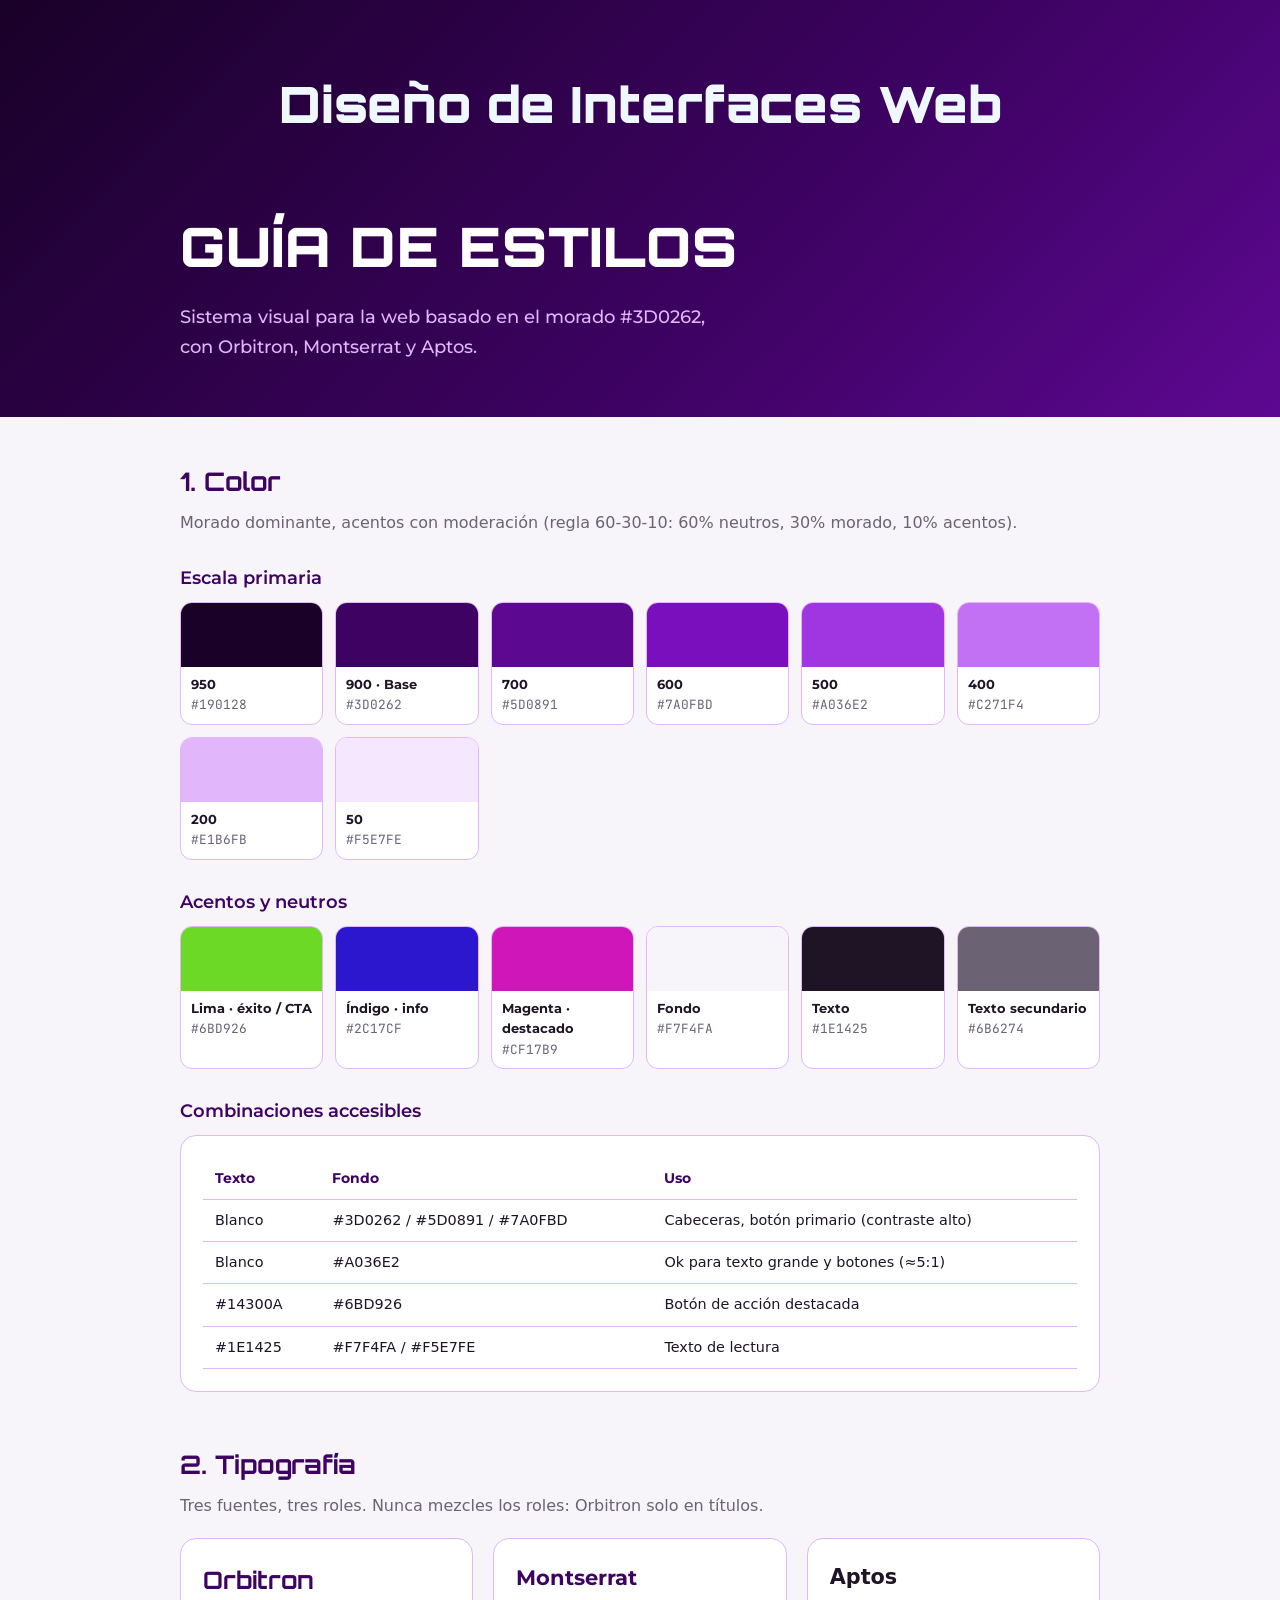
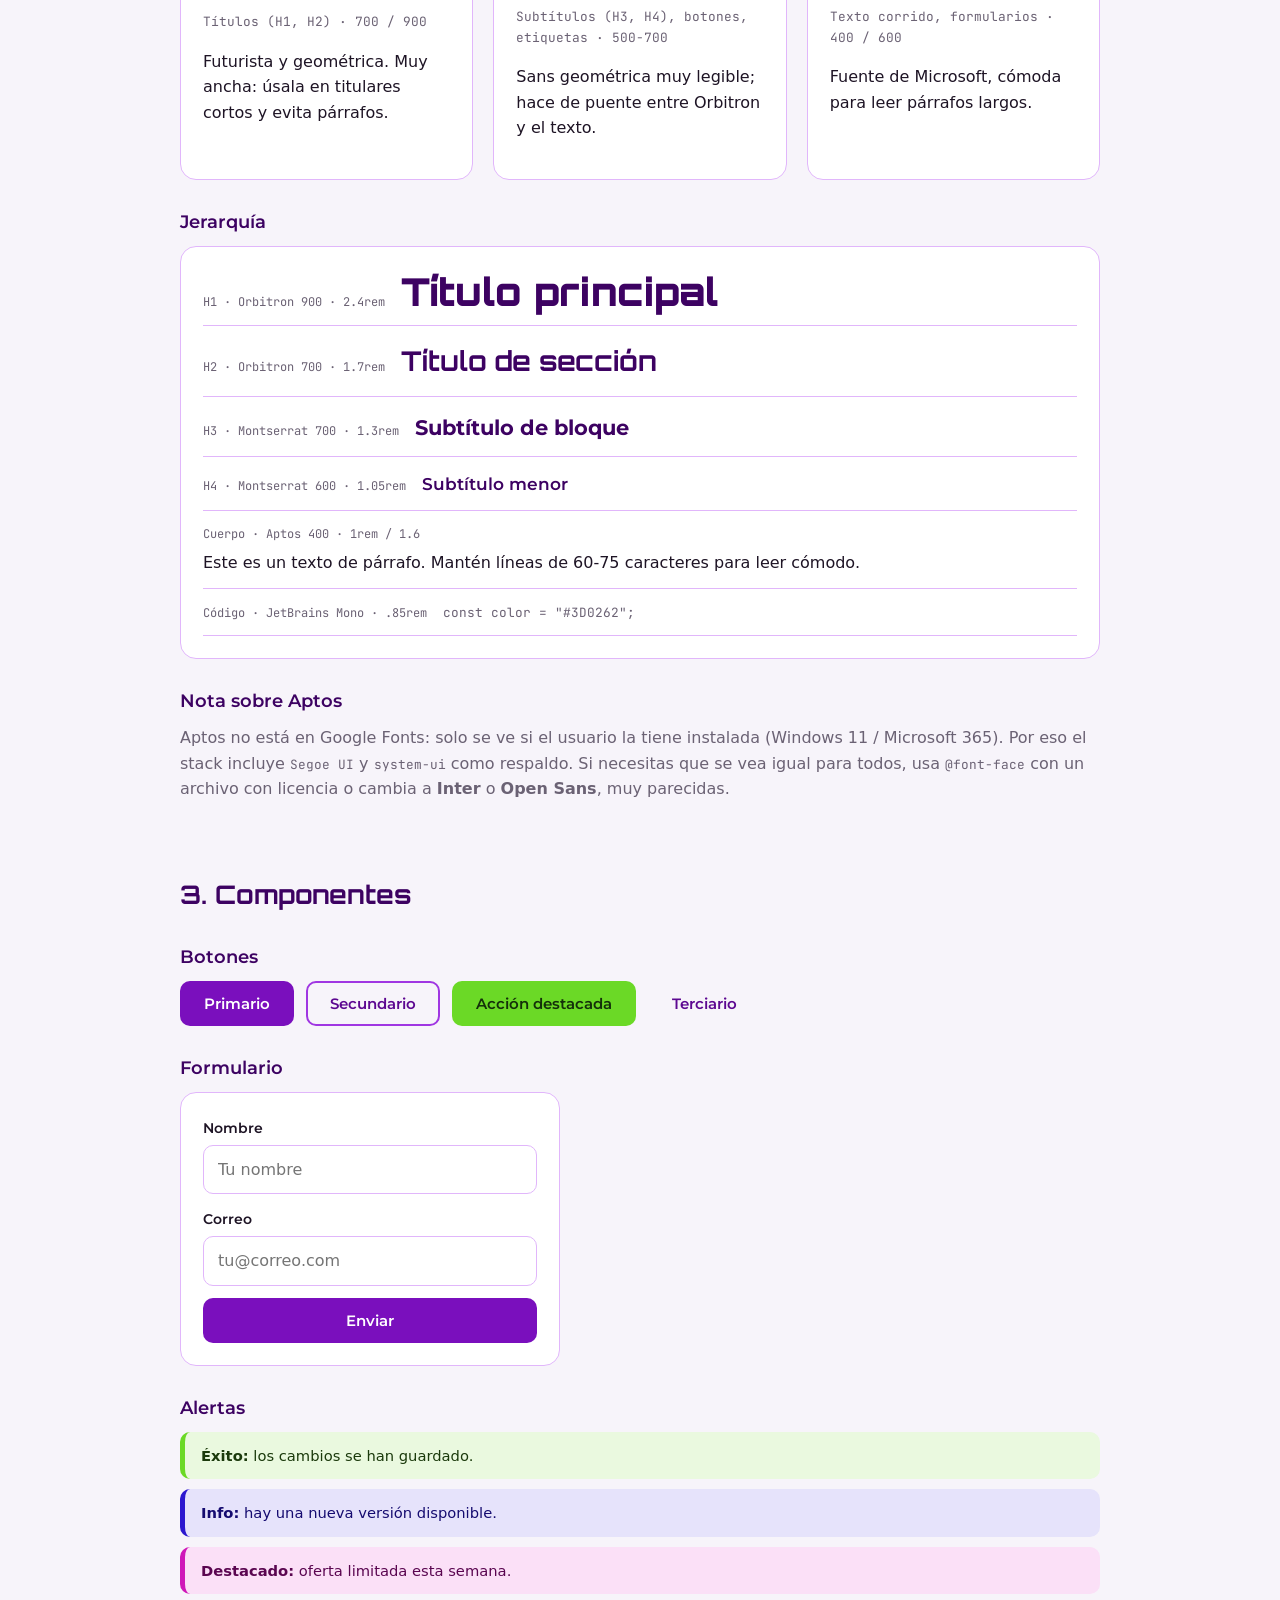
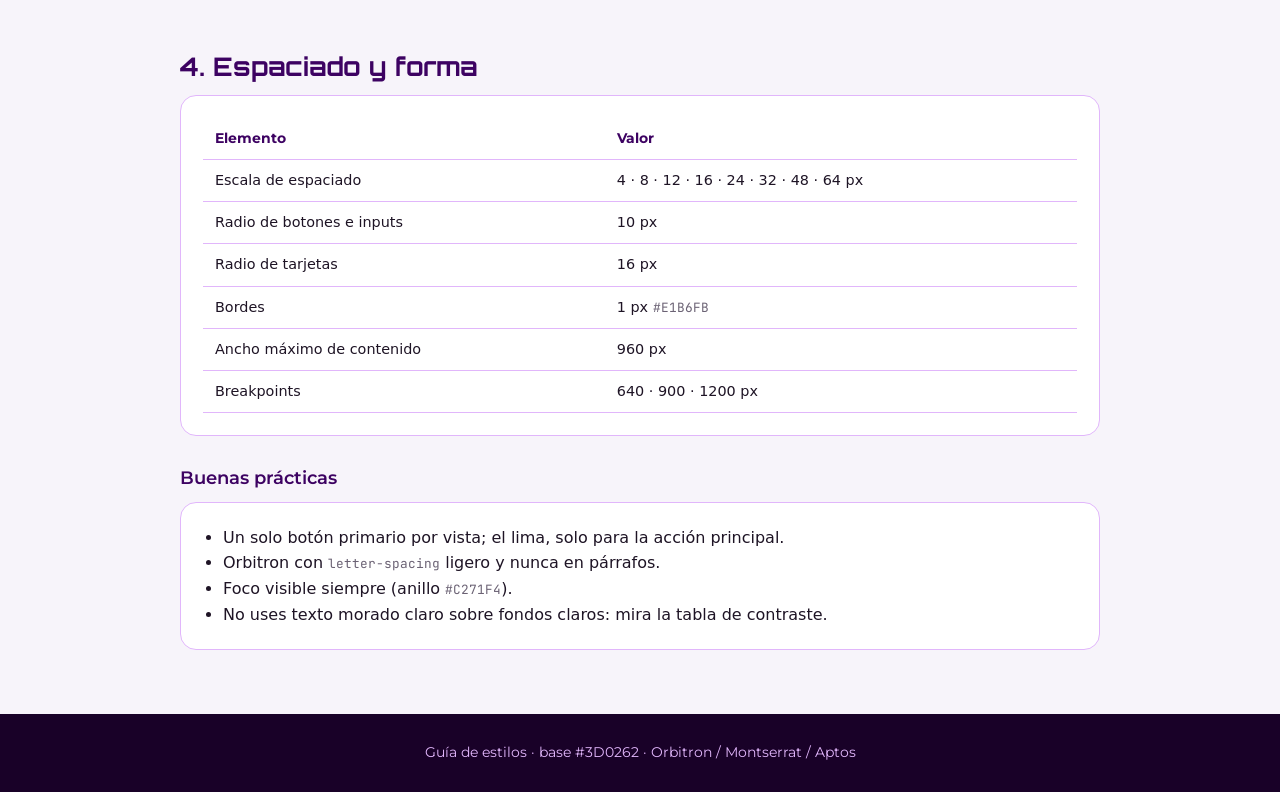
==== guia_de_estilos.html @ 0a946be4 "nuevos cambios" ====
<!DOCTYPE html>
<html lang="es">
<head>
<meta charset="utf-8">
<meta name="viewport" content="width=device-width, initial-scale=1, viewport-fit=cover">
<title>Guía de estilos · #3D0262</title>
<link rel="stylesheet" href="./css/styles.css">
<link rel="preconnect" href="https://fonts.googleapis.com">
<link rel="preconnect" href="https://fonts.gstatic.com" crossorigin>
<link href="https://fonts.googleapis.com/css2?family=Montserrat:wght@400;500;600;700&family=Orbitron:wght@500;700;900&family=JetBrains+Mono:wght@400;500&display=swap" rel="stylesheet">
<style>
:root{
  --p950:#190128;--p900:#3D0262;--p700:#5D0891;--p600:#7A0FBD;--p500:#A036E2;--p400:#C271F4;--p200:#E1B6FB;--p50:#F5E7FE;
  --lime:#6BD926;--indigo:#2C17CF;--magenta:#CF17B9;
  --bg:#F7F4FA;--surface:#FFFFFF;--text:#1E1425;--muted:#6B6274;--border:#E1B6FB;--heading:#3D0262;--link:#5D0891;
  --f-title:'Orbitron','Segoe UI',system-ui,sans-serif;
  --f-sub:'Montserrat','Segoe UI',system-ui,sans-serif;
  --f-body:'Aptos','Segoe UI Variable','Segoe UI',system-ui,-apple-system,sans-serif;
  --f-code:'JetBrains Mono',ui-monospace,Consolas,monospace;
  box-sizing:border-box;padding-top:env(safe-area-inset-top,0px);padding-bottom:env(safe-area-inset-bottom,0px);
}
@media (prefers-color-scheme:dark){:root:not([data-theme="light"]){--bg:#12081A;--surface:#1E1028;--text:#F1E9F7;--muted:#B5A6C2;--border:#3D0262;--heading:#E1B6FB;--link:#C271F4}}
:root[data-theme="dark"]{--bg:#12081A;--surface:#1E1028;--text:#F1E9F7;--muted:#B5A6C2;--border:#3D0262;--heading:#E1B6FB;--link:#C271F4}
html{scroll-padding-top:env(safe-area-inset-top,0px)}
*{box-sizing:border-box}
body{margin:0;background:var(--bg);color:var(--text);font-family:var(--f-body);font-size:1rem;line-height:1.6}
.wrap{max-width:960px;margin:0 auto;padding:0 20px}
header.hero{background:linear-gradient(135deg,var(--p950),var(--p900) 60%,var(--p700));color:#fff;padding:64px 0 56px}
.hero h1{font-family:var(--f-title);font-weight:900;font-size:clamp(2rem,6vw,3.4rem);margin:0 0 12px;letter-spacing:.02em}
.hero p{font-family:var(--f-sub);font-weight:500;font-size:1.15rem;margin:0;color:var(--p200);max-width:560px}
section{padding:44px 0 8px}
h2{font-family:var(--f-title);font-weight:700;font-size:1.6rem;color:var(--heading);margin:0 0 8px}
h3{font-family:var(--f-sub);font-weight:600;font-size:1.1rem;color:var(--heading);margin:28px 0 10px}
p.lead{color:var(--muted);margin:0 0 20px}
.grid{display:grid;gap:12px;grid-template-columns:repeat(auto-fill,minmax(130px,1fr))}
.sw{border-radius:12px;overflow:hidden;background:var(--surface);border:1px solid var(--border);font-size:.8rem}
.sw i{display:block;height:64px}
.sw div{padding:8px 10px}.sw b{display:block;font-family:var(--f-sub);font-size:.8rem}
code,.mono{font-family:var(--f-code);font-size:.8rem;color:var(--muted)}
.card{background:var(--surface);border:1px solid var(--border);border-radius:16px;padding:22px}
.specimen{display:grid;gap:14px}
.spec{display:flex;flex-wrap:wrap;gap:6px 16px;align-items:baseline;border-bottom:1px solid var(--border);padding-bottom:12px}
.spec .tag{font-family:var(--f-code);font-size:.75rem;color:var(--muted);min-width:170px}
.t-h1{font-family:var(--f-title);font-weight:900;font-size:2.4rem;line-height:1.15;color:var(--heading)}
.t-h2{font-family:var(--f-title);font-weight:700;font-size:1.7rem;color:var(--heading)}
.t-h3{font-family:var(--f-sub);font-weight:700;font-size:1.3rem;color:var(--heading)}
.t-h4{font-family:var(--f-sub);font-weight:600;font-size:1.05rem;color:var(--heading)}
.btns{display:flex;flex-wrap:wrap;gap:12px}
.btn{font-family:var(--f-sub);font-weight:600;font-size:.95rem;padding:11px 22px;border-radius:10px;border:2px solid transparent;cursor:pointer;transition:transform .15s,background .15s}
.btn:hover{transform:translateY(-1px)}
.btn:focus-visible,input:focus-visible{outline:3px solid var(--p400);outline-offset:2px}
.b1{background:var(--p600);color:#fff}.b1:hover{background:var(--p700)}
.b2{background:transparent;color:var(--link);border-color:var(--p500)}
.b3{background:var(--lime);color:#14300A}
.b4{background:transparent;color:var(--link)}
.form{display:grid;gap:12px;max-width:380px}
label{font-family:var(--f-sub);font-weight:600;font-size:.85rem}
input{width:100%;padding:11px 14px;border-radius:10px;border:1.5px solid var(--p200);background:var(--surface);color:var(--text);font:inherit;margin-top:4px}
input:focus{border-color:var(--p500)}
.alerts{display:grid;gap:10px}
.al{padding:12px 16px;border-radius:10px;border-left:5px solid;font-size:.92rem}
.ok{background:#EAF9DF;border-color:var(--lime);color:#1B3A0C}
.info{background:#E6E3FB;border-color:var(--indigo);color:#150B70}
.hl{background:#FBE0F7;border-color:var(--magenta);color:#5A0650}
.cols{display:grid;gap:20px;grid-template-columns:repeat(auto-fit,minmax(260px,1fr))}
.scroll{overflow-x:auto}
table{border-collapse:collapse;width:100%;font-size:.9rem}
th,td{text-align:left;padding:9px 12px;border-bottom:1px solid var(--border)}
th{font-family:var(--f-sub);color:var(--heading)}
ul.rules{margin:0;padding-left:20px}
footer{margin-top:56px;padding:28px 0;background:var(--p950);color:var(--p200);text-align:center;font-family:var(--f-sub);font-size:.85rem}
a{color:var(--link)}
</style>
</head>
<body>
<header class="hero"><div class="wrap">
  <h2 class="titulo-principal"> <a href="./index.html" class="titulo-principal">Diseño de Interfaces Web</a></h2><br><br>
  <h1>GUÍA DE ESTILOS</h1>
  <p>Sistema visual para la web basado en el morado #3D0262, con Orbitron, Montserrat y Aptos.</p>
</div></header>

<main class="wrap">

<section>
  <h2>1. Color</h2>
  <p class="lead">Morado dominante, acentos con moderación (regla 60-30-10: 60% neutros, 30% morado, 10% acentos).</p>
  <h3>Escala primaria</h3>
  <div class="grid">
    <div class="sw"><i style="background:#190128"></i><div><b>950</b><code>#190128</code></div></div>
    <div class="sw"><i style="background:#3D0262"></i><div><b>900 · Base</b><code>#3D0262</code></div></div>
    <div class="sw"><i style="background:#5D0891"></i><div><b>700</b><code>#5D0891</code></div></div>
    <div class="sw"><i style="background:#7A0FBD"></i><div><b>600</b><code>#7A0FBD</code></div></div>
    <div class="sw"><i style="background:#A036E2"></i><div><b>500</b><code>#A036E2</code></div></div>
    <div class="sw"><i style="background:#C271F4"></i><div><b>400</b><code>#C271F4</code></div></div>
    <div class="sw"><i style="background:#E1B6FB"></i><div><b>200</b><code>#E1B6FB</code></div></div>
    <div class="sw"><i style="background:#F5E7FE"></i><div><b>50</b><code>#F5E7FE</code></div></div>
  </div>
  <h3>Acentos y neutros</h3>
  <div class="grid">
    <div class="sw"><i style="background:#6BD926"></i><div><b>Lima · éxito / CTA</b><code>#6BD926</code></div></div>
    <div class="sw"><i style="background:#2C17CF"></i><div><b>Índigo · info</b><code>#2C17CF</code></div></div>
    <div class="sw"><i style="background:#CF17B9"></i><div><b>Magenta · destacado</b><code>#CF17B9</code></div></div>
    <div class="sw"><i style="background:#F7F4FA"></i><div><b>Fondo</b><code>#F7F4FA</code></div></div>
    <div class="sw"><i style="background:#1E1425"></i><div><b>Texto</b><code>#1E1425</code></div></div>
    <div class="sw"><i style="background:#6B6274"></i><div><b>Texto secundario</b><code>#6B6274</code></div></div>
  </div>
  <h3>Combinaciones accesibles</h3>
  <div class="card scroll"><table>
    <tr><th>Texto</th><th>Fondo</th><th>Uso</th></tr>
    <tr><td>Blanco</td><td>#3D0262 / #5D0891 / #7A0FBD</td><td>Cabeceras, botón primario (contraste alto)</td></tr>
    <tr><td>Blanco</td><td>#A036E2</td><td>Ok para texto grande y botones (≈5:1)</td></tr>
    <tr><td>#14300A</td><td>#6BD926</td><td>Botón de acción destacada</td></tr>
    <tr><td>#1E1425</td><td>#F7F4FA / #F5E7FE</td><td>Texto de lectura</td></tr>
  </table></div>
</section>

<section>
  <h2>2. Tipografía</h2>
  <p class="lead">Tres fuentes, tres roles. Nunca mezcles los roles: Orbitron solo en títulos.</p>
  <div class="cols">
    <div class="card"><div class="t-h2" style="font-size:1.5rem">Orbitron</div><p class="mono">Títulos (H1, H2) · 700 / 900</p><p>Futurista y geométrica. Muy ancha: úsala en titulares cortos y evita párrafos.</p></div>
    <div class="card"><div class="t-h3">Montserrat</div><p class="mono">Subtítulos (H3, H4), botones, etiquetas · 500-700</p><p>Sans geométrica muy legible; hace de puente entre Orbitron y el texto.</p></div>
    <div class="card"><div style="font-size:1.3rem;font-weight:600">Aptos</div><p class="mono">Texto corrido, formularios · 400 / 600</p><p>Fuente de Microsoft, cómoda para leer párrafos largos.</p></div>
  </div>
  <h3>Jerarquía</h3>
  <div class="card specimen">
    <div class="spec"><span class="tag">H1 · Orbitron 900 · 2.4rem</span><span class="t-h1">Título principal</span></div>
    <div class="spec"><span class="tag">H2 · Orbitron 700 · 1.7rem</span><span class="t-h2">Título de sección</span></div>
    <div class="spec"><span class="tag">H3 · Montserrat 700 · 1.3rem</span><span class="t-h3">Subtítulo de bloque</span></div>
    <div class="spec"><span class="tag">H4 · Montserrat 600 · 1.05rem</span><span class="t-h4">Subtítulo menor</span></div>
    <div class="spec"><span class="tag">Cuerpo · Aptos 400 · 1rem / 1.6</span><span>Este es un texto de párrafo. Mantén líneas de 60-75 caracteres para leer cómodo.</span></div>
    <div class="spec"><span class="tag">Código · JetBrains Mono · .85rem</span><code>const color = "#3D0262";</code></div>
  </div>
  <h3>Nota sobre Aptos</h3>
  <p class="lead">Aptos no está en Google Fonts: solo se ve si el usuario la tiene instalada (Windows 11 / Microsoft 365). Por eso el stack incluye <code>Segoe UI</code> y <code>system-ui</code> como respaldo. Si necesitas que se vea igual para todos, usa <code>@font-face</code> con un archivo con licencia o cambia a <b>Inter</b> o <b>Open Sans</b>, muy parecidas.</p>
</section>

<section>
  <h2>3. Componentes</h2>
  <h3>Botones</h3>
  <div class="btns">
    <button class="btn b1">Primario</button>
    <button class="btn b2">Secundario</button>
    <button class="btn b3">Acción destacada</button>
    <button class="btn b4">Terciario</button>
  </div>
  <h3>Formulario</h3>
  <div class="card form">
    <div><label for="n">Nombre</label><input id="n" placeholder="Tu nombre"></div>
    <div><label for="e">Correo</label><input id="e" type="email" placeholder="tu@correo.com"></div>
    <button class="btn b1" type="button">Enviar</button>
  </div>
  <h3>Alertas</h3>
  <div class="alerts">
    <div class="al ok"><b>Éxito:</b> los cambios se han guardado.</div>
    <div class="al info"><b>Info:</b> hay una nueva versión disponible.</div>
    <div class="al hl"><b>Destacado:</b> oferta limitada esta semana.</div>
  </div>
</section>

<section>
  <h2>4. Espaciado y forma</h2>
  <div class="card scroll"><table>
    <tr><th>Elemento</th><th>Valor</th></tr>
    <tr><td>Escala de espaciado</td><td>4 · 8 · 12 · 16 · 24 · 32 · 48 · 64 px</td></tr>
    <tr><td>Radio de botones e inputs</td><td>10 px</td></tr>
    <tr><td>Radio de tarjetas</td><td>16 px</td></tr>
    <tr><td>Bordes</td><td>1 px <code>#E1B6FB</code></td></tr>
    <tr><td>Ancho máximo de contenido</td><td>960 px</td></tr>
    <tr><td>Breakpoints</td><td>640 · 900 · 1200 px</td></tr>
  </table></div>
  <h3>Buenas prácticas</h3>
  <div class="card"><ul class="rules">
    <li>Un solo botón primario por vista; el lima, solo para la acción principal.</li>
    <li>Orbitron con <code>letter-spacing</code> ligero y nunca en párrafos.</li>
    <li>Foco visible siempre (anillo <code>#C271F4</code>).</li>
    <li>No uses texto morado claro sobre fondos claros: mira la tabla de contraste.</li>
  </ul></div>
</section>

</main>
<footer>Guía de estilos · base #3D0262 · Orbitron / Montserrat / Aptos</footer>
</body>
</html>
---- css/styles.css ----
html, body {
    height: 100%;
    margin: 0;
}

body {
    min-height: 100vh;
    margin: 0;
    /*font-family: Arial, sans-serif;*/
    background-image: url("../resources/Fondo3.jpg");
    background-size: cover;
    background-position: center;
    background-repeat: no-repeat;
    background-attachment: fixed;
}
/*
.titulo-principal {
    font-size: 50px;
    color: aliceblue;
    text-align: center;
}*/
.titulo-principal {
    font-family: var(--f-title);   /* Orbitron, la variable de la guía */
    font-weight: 900;
    font-size: 50px;
    color: aliceblue;
    text-align: center;
}

.titulo-principal a {
    color: inherit;          /* hereda el aliceblue en vez del morado de los enlaces */
    text-decoration: none;   /* quita el subrayado */
    font-family: inherit;
}
/* --- Carrusel --- */

.carrusel-container {
    display: flex;
    flex-direction: column;
    align-items: center;
    padding: 100px 0;
}

.carrusel {
    position: relative;
    width: 500px;
    height: 350px;
    perspective: 1500px; /* da profundidad al espacio 3D */
}

.carrusel-anillo {
    position: relative;
    width: 100%;
    height: 100%;
    transform-style: preserve-3d; /* las tarjetas hijas viven en 3D */
    transition: transform 0.6s ease;
}

.tarjeta {
    position: absolute;
    top: 0;
    left: 0;
    width: 500px;
    height: 350px;
    background: #d9d9d9;
    border: 1px solid #333;
    border-radius: 8px;
    padding: 30px;
    box-sizing: border-box;
    cursor: pointer;
    backface-visibility: hidden; /* oculta la cara trasera al girar */
}

.tarjeta h3 {
    margin: 0 0 15px 0;
    font-size: 32px;
}

.tarjeta ul {
    margin: 0;
    padding-left: 25px;
    font-size: 20px;
    line-height: 1.6;
}

.controles {
    margin-top: 30px;
}

.controles button {
    font-size: 28px;
    width: 50px;
    height: 50px;
    border-radius: 50%;
    border: none;
    background: #6a1b9a;
    color: white;
    cursor: pointer;
    margin: 0 12px;
}

.controles button:hover {
    background: #8e24aa;
}
/* --- Carrusel 

.carrusel-container {
    display: flex;
    flex-direction: column;
    align-items: center;
    padding: 60px 0;
}

.carrusel {
    position: relative;
    width: 400px;
    height: 260px;
}

.tarjeta {
    position: absolute;
    top: 0;
    left: 0;
    width: 400px;
    height: 220px;
    background: #d9d9d9;
    border: 1px solid #333;
    border-radius: 4px;
    padding: 20px;
    box-sizing: border-box;
    cursor: pointer;
    transition: transform 0.4s ease, opacity 0.4s ease;
}

.tarjeta h3 {
    margin: 0 0 10px 0;
    font-size: 24px;
}

.tarjeta ul {
    margin: 0;
    padding-left: 20px;
}

.tarjeta.activa {
    transform: translate(0, 40px) scale(1.1);
    z-index: 10;
    opacity: 1;
}

.tarjeta.pos-1 { transform: translate(30px, 20px) scale(1); z-index: 9; opacity: 0.9; }
.tarjeta.pos-2 { transform: translate(60px, 0px) scale(0.9); z-index: 8; opacity: 0.7; }
.tarjeta.pos-3 { transform: translate(90px, -20px) scale(0.8); z-index: 7; opacity: 0.5; }
.tarjeta.pos-4 { transform: translate(-30px, 20px) scale(1); z-index: 9; opacity: 0.9; }
.tarjeta.pos-5 { transform: translate(-60px, 0px) scale(0.9); z-index: 8; opacity: 0.7; }

.controles {
    margin-top: 20px;
}

.controles button {
    font-size: 24px;
    width: 40px;
    height: 40px;
    border-radius: 50%;
    border: none;
    background: #6a1b9a;
    color: white;
    cursor: pointer;
    margin: 0 10px;
}

.controles button:hover {
    background: #8e24aa;
}
--- */
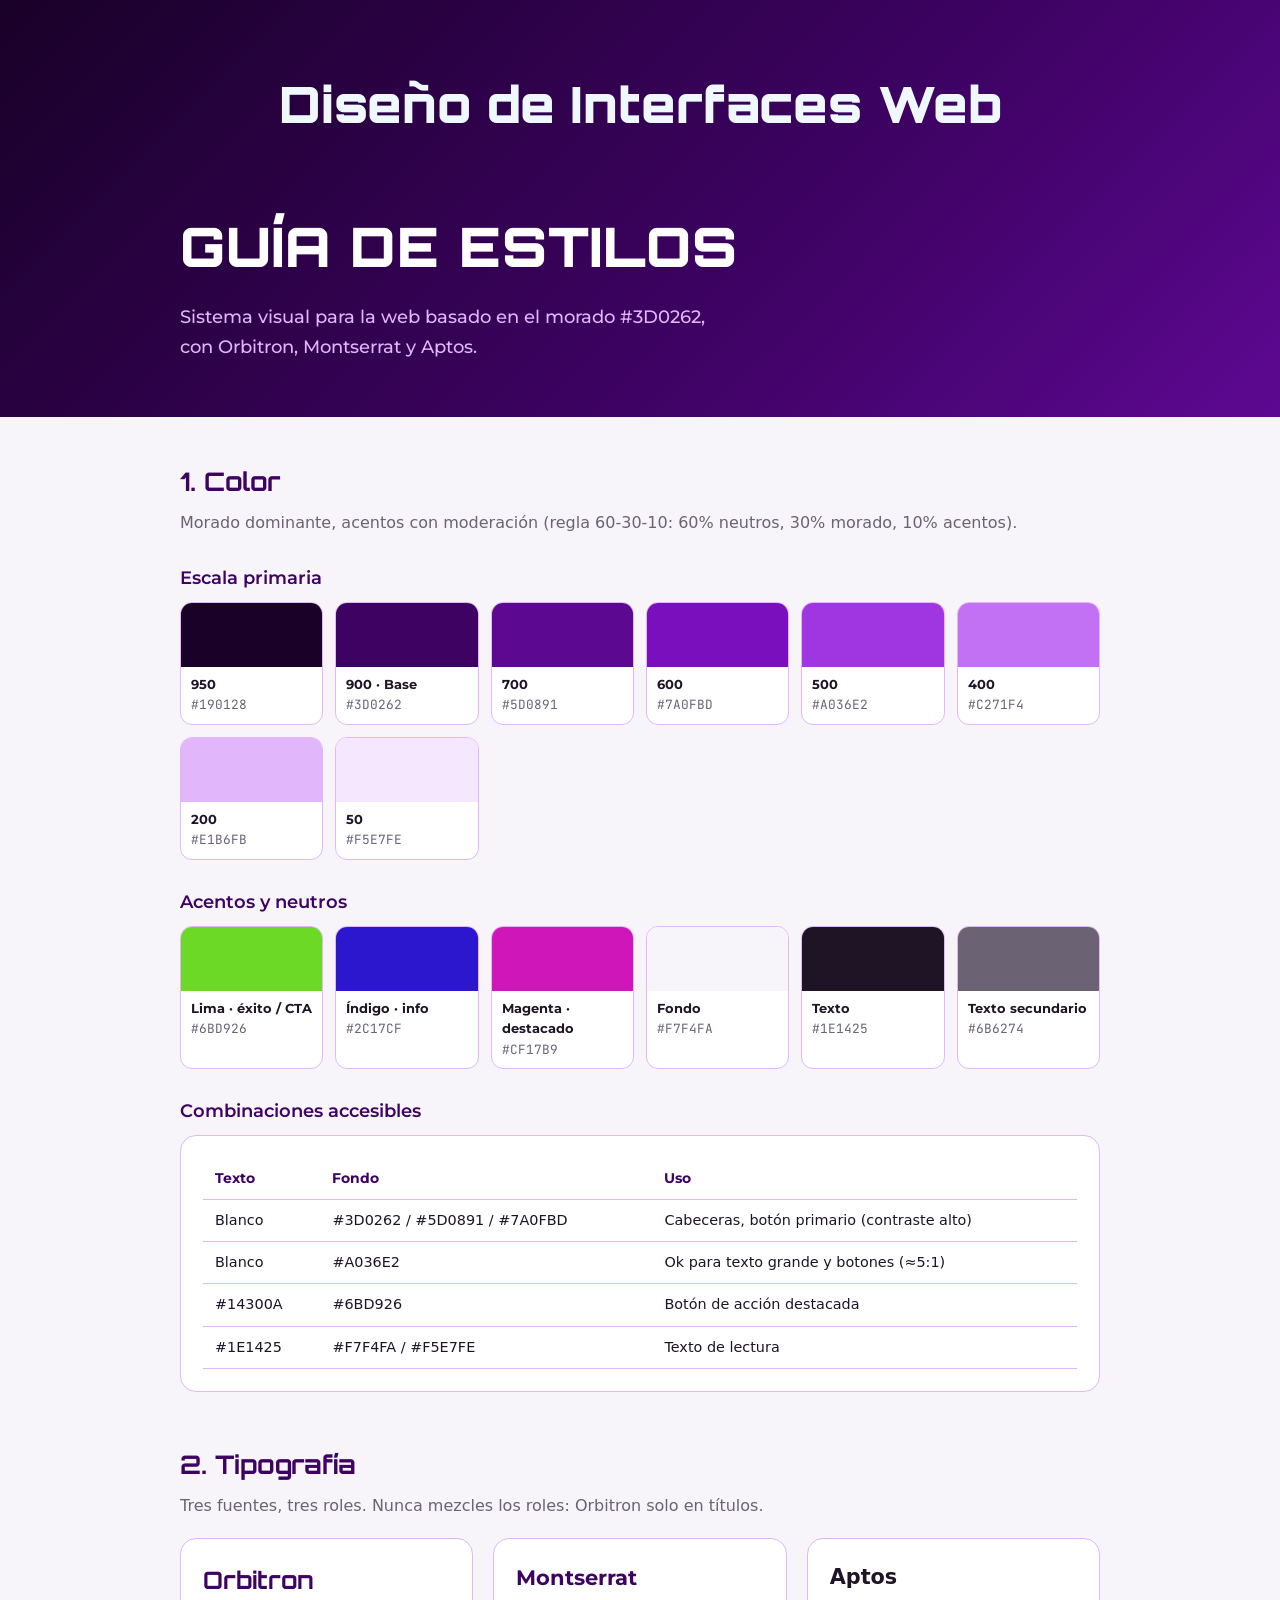
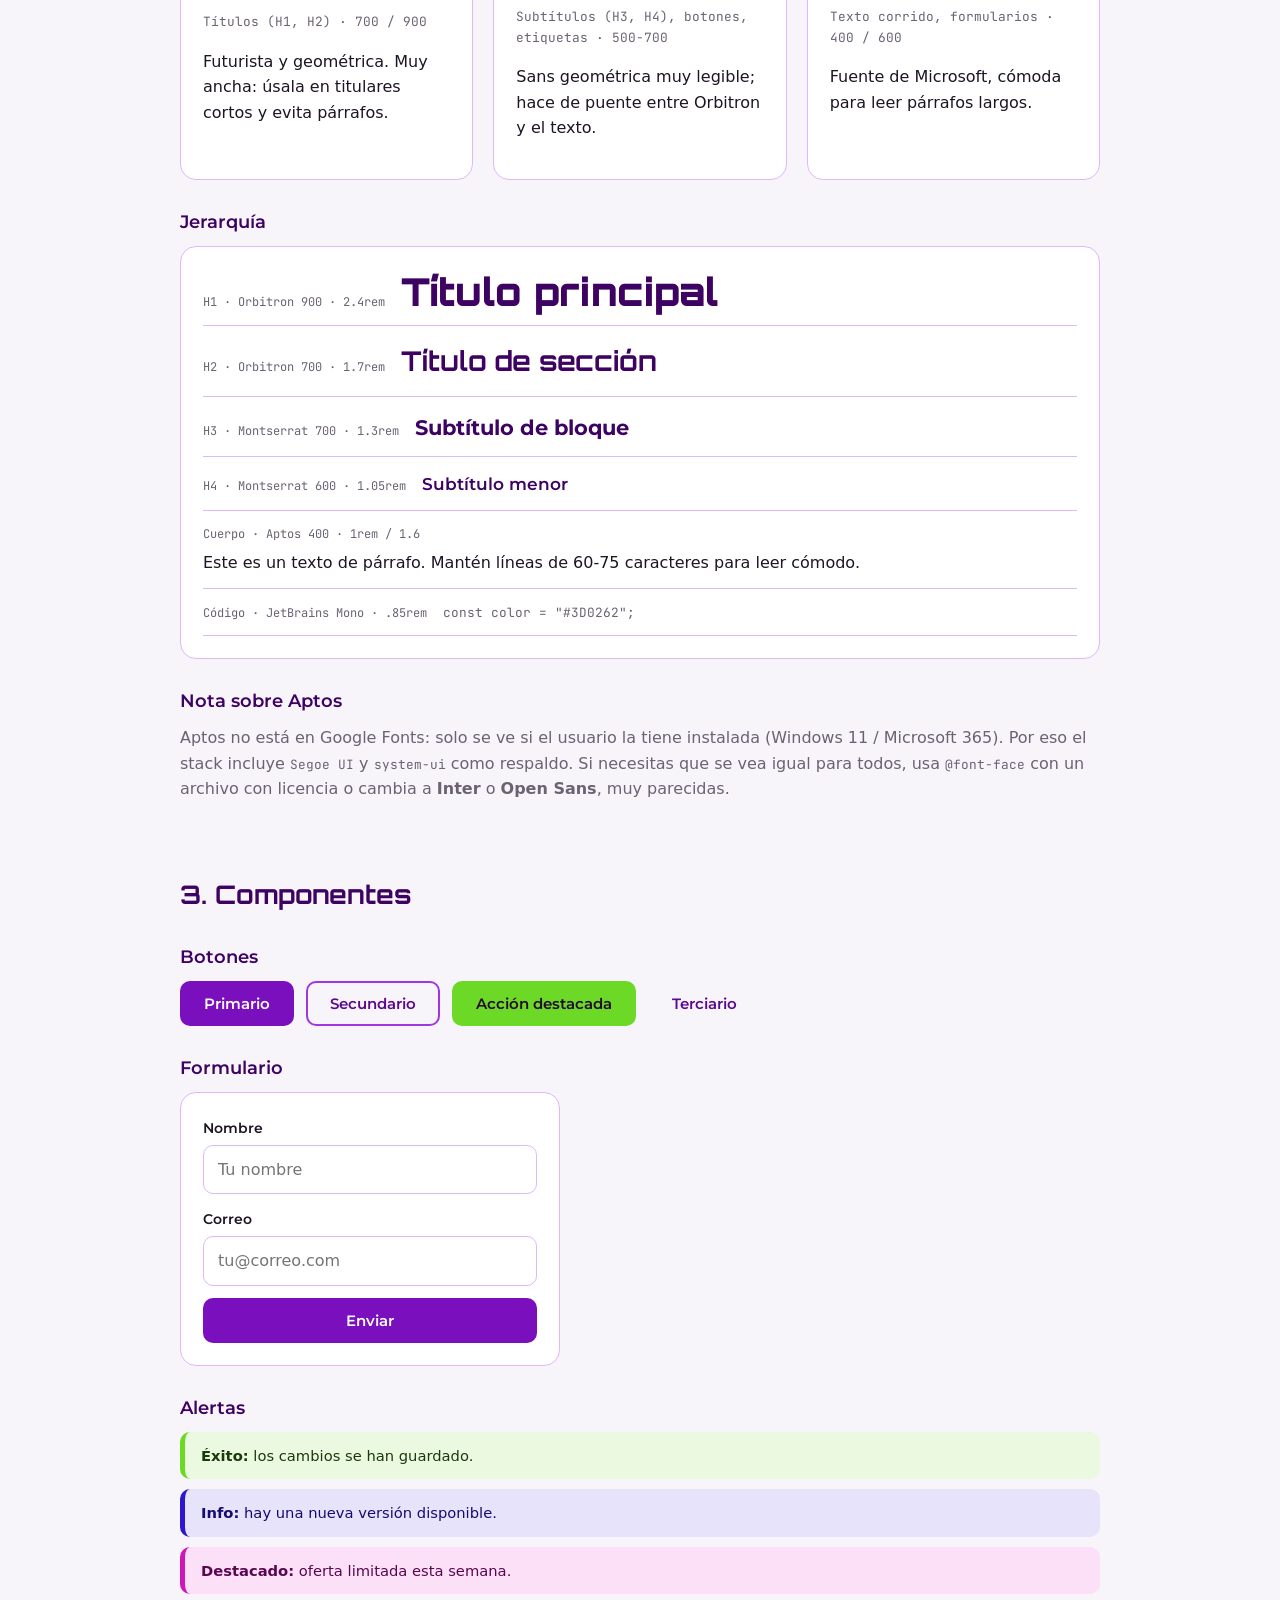
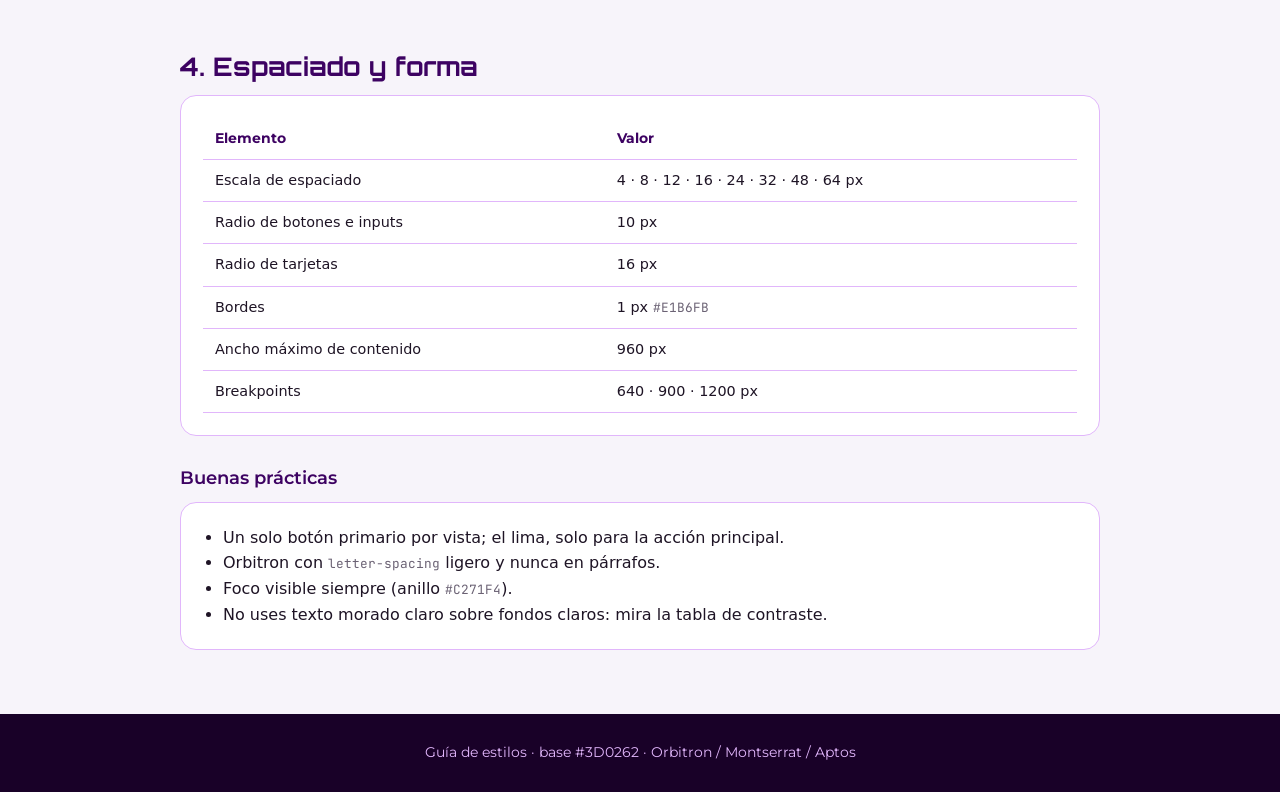
==== commit 01de448a: "Cambios pantallas" ====
--- a/guia_de_estilos.html
+++ b/guia_de_estilos.html
@@ -11,7 +11,7 @@
 <style>
 :root{
   --p950:#190128;--p900:#3D0262;--p700:#5D0891;--p600:#7A0FBD;--p500:#A036E2;--p400:#C271F4;--p200:#E1B6FB;--p50:#F5E7FE;
-  --lime:#6BD926;--indigo:#2C17CF;--magenta:#CF17B9;
+  --lime:#6BD926;--indigo:#2C17CF;--magenta:#CF17B9;--greenTree: #338010fd;
   --bg:#F7F4FA;--surface:#FFFFFF;--text:#1E1425;--muted:#6B6274;--border:#E1B6FB;--heading:#3D0262;--link:#5D0891;
   --f-title:'Orbitron','Segoe UI',system-ui,sans-serif;
   --f-sub:'Montserrat','Segoe UI',system-ui,sans-serif;
@@ -51,7 +51,7 @@
 .btn:focus-visible,input:focus-visible{outline:3px solid var(--p400);outline-offset:2px}
 .b1{background:var(--p600);color:#fff}.b1:hover{background:var(--p700)}
 .b2{background:transparent;color:var(--link);border-color:var(--p500)}
-.b3{background:var(--lime);color:#14300A}
+.b3{background:var(--lime);color:#270a30}
 .b4{background:transparent;color:var(--link)}
 .form{display:grid;gap:12px;max-width:380px}
 label{font-family:var(--f-sub);font-weight:600;font-size:.85rem}
--- a/css/styles.css
+++ b/css/styles.css
@@ -44,7 +44,7 @@
 .carrusel {
     position: relative;
     width: 500px;
-    height: 350px;
+    height: 280px; /*Antes 350 */
     perspective: 1500px; /* da profundidad al espacio 3D */
 }
 
@@ -56,24 +56,77 @@
     transition: transform 0.6s ease;
 }
 
+
 .tarjeta {
+
     position: absolute;
     top: 0;
     left: 0;
-    width: 500px;
-    height: 350px;
-    background: #d9d9d9;
-    border: 1px solid #333;
-    border-radius: 8px;
+    width: 400px; /*antes 500*/
+    height: 290px; /*antes 350*/
     padding: 30px;
     box-sizing: border-box;
     cursor: pointer;
-    backface-visibility: hidden; /* oculta la cara trasera al girar */
+    backface-visibility: hidden;
+
+    /* --- Efecto holograma --- */
+    background: linear-gradient(
+        160deg,
+        rgba(160, 54, 226, 0.15) 0%,
+        rgba(61, 2, 98, 0.35) 60%,
+        rgba(44, 23, 207, 0.15) 100%
+    );
+    backdrop-filter: blur(6px);
+    -webkit-backdrop-filter: blur(6px); /* Safari */
+    border: 1px solid var(--p400);
+    border-radius: 12px;
+
+    /* brillo exterior + leve resplandor interior */
+    box-shadow:
+        0 0 20px rgba(160, 54, 226, 0.5),
+        0 0 40px rgba(160, 54, 226, 0.2),
+        inset 0 0 25px rgba(194, 113, 244, 0.15);
+
+    color: var(--p50);
+    text-shadow: 0 0 6px rgba(194, 113, 244, 0.6);
+}
+@keyframes pulso-holograma {
+    0%, 100% {
+        box-shadow:
+            0 0 20px rgba(160, 54, 226, 0.5),
+            0 0 40px rgba(160, 54, 226, 0.2);
+    }
+    50% {
+        box-shadow:
+            0 0 30px rgba(160, 54, 226, 0.8),
+            0 0 55px rgba(160, 54, 226, 0.35);
+    }
+}
+
+.tarjeta {
+    animation: pulso-holograma 3s ease-in-out infinite;
+}
+.tarjeta::before {
+    content: "";
+    position: absolute;
+    inset: 0;
+    border-radius: 12px;
+    background: repeating-linear-gradient(
+        0deg,
+        rgba(255, 255, 255, 0.03) 0px,
+        rgba(255, 255, 255, 0.03) 1px,
+        transparent 1px,
+        transparent 3px
+    );
+    pointer-events: none; /* para que no bloquee los clics */
 }
 
 .tarjeta h3 {
     margin: 0 0 15px 0;
     font-size: 32px;
+    font-family: var(--f-title);
+    color: var(--p200);
+    text-shadow: 0 0 10px var(--p500);
 }
 
 .tarjeta ul {
@@ -81,6 +134,10 @@
     padding-left: 25px;
     font-size: 20px;
     line-height: 1.6;
+    font-family: var(--f-body);
+}
+.tarjeta ul li::marker {
+    color: var(--lime); /* detalle de acento, como un indicador de "sistema activo" */
 }
 
 .controles {
